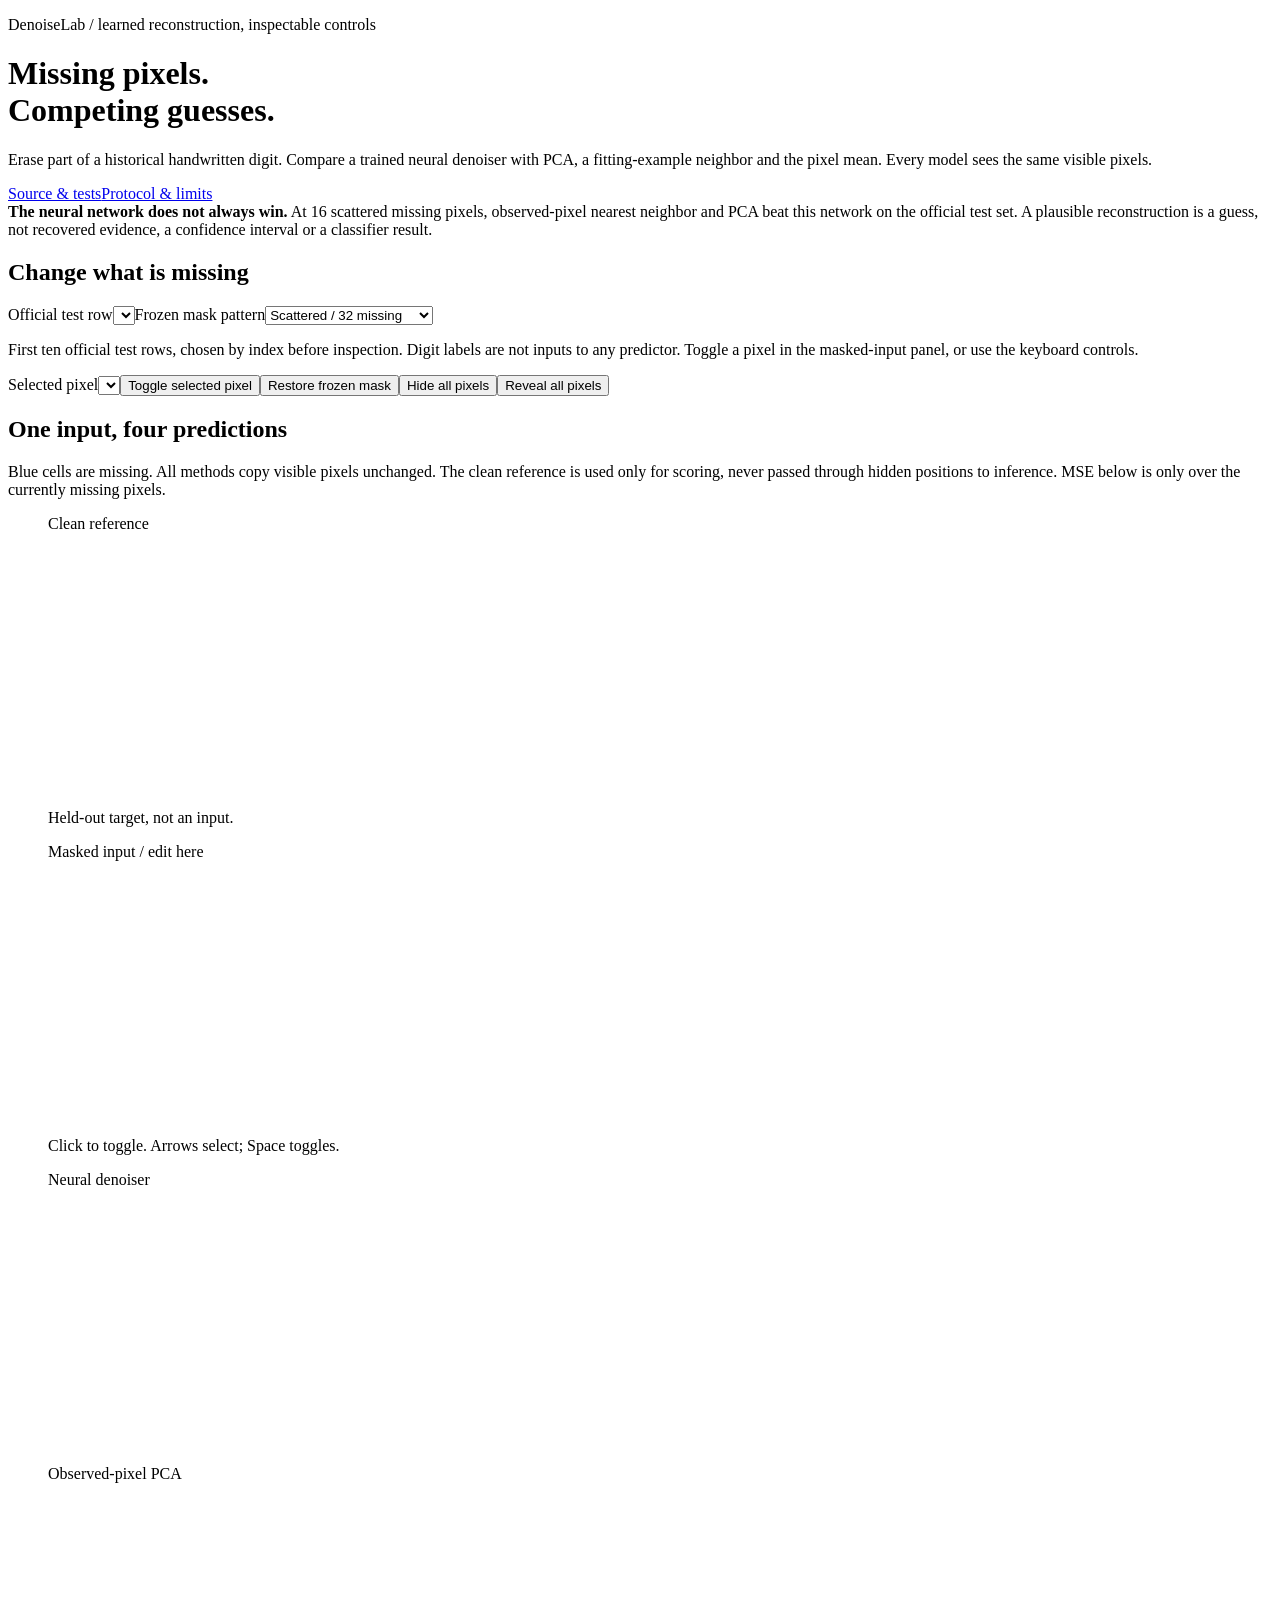
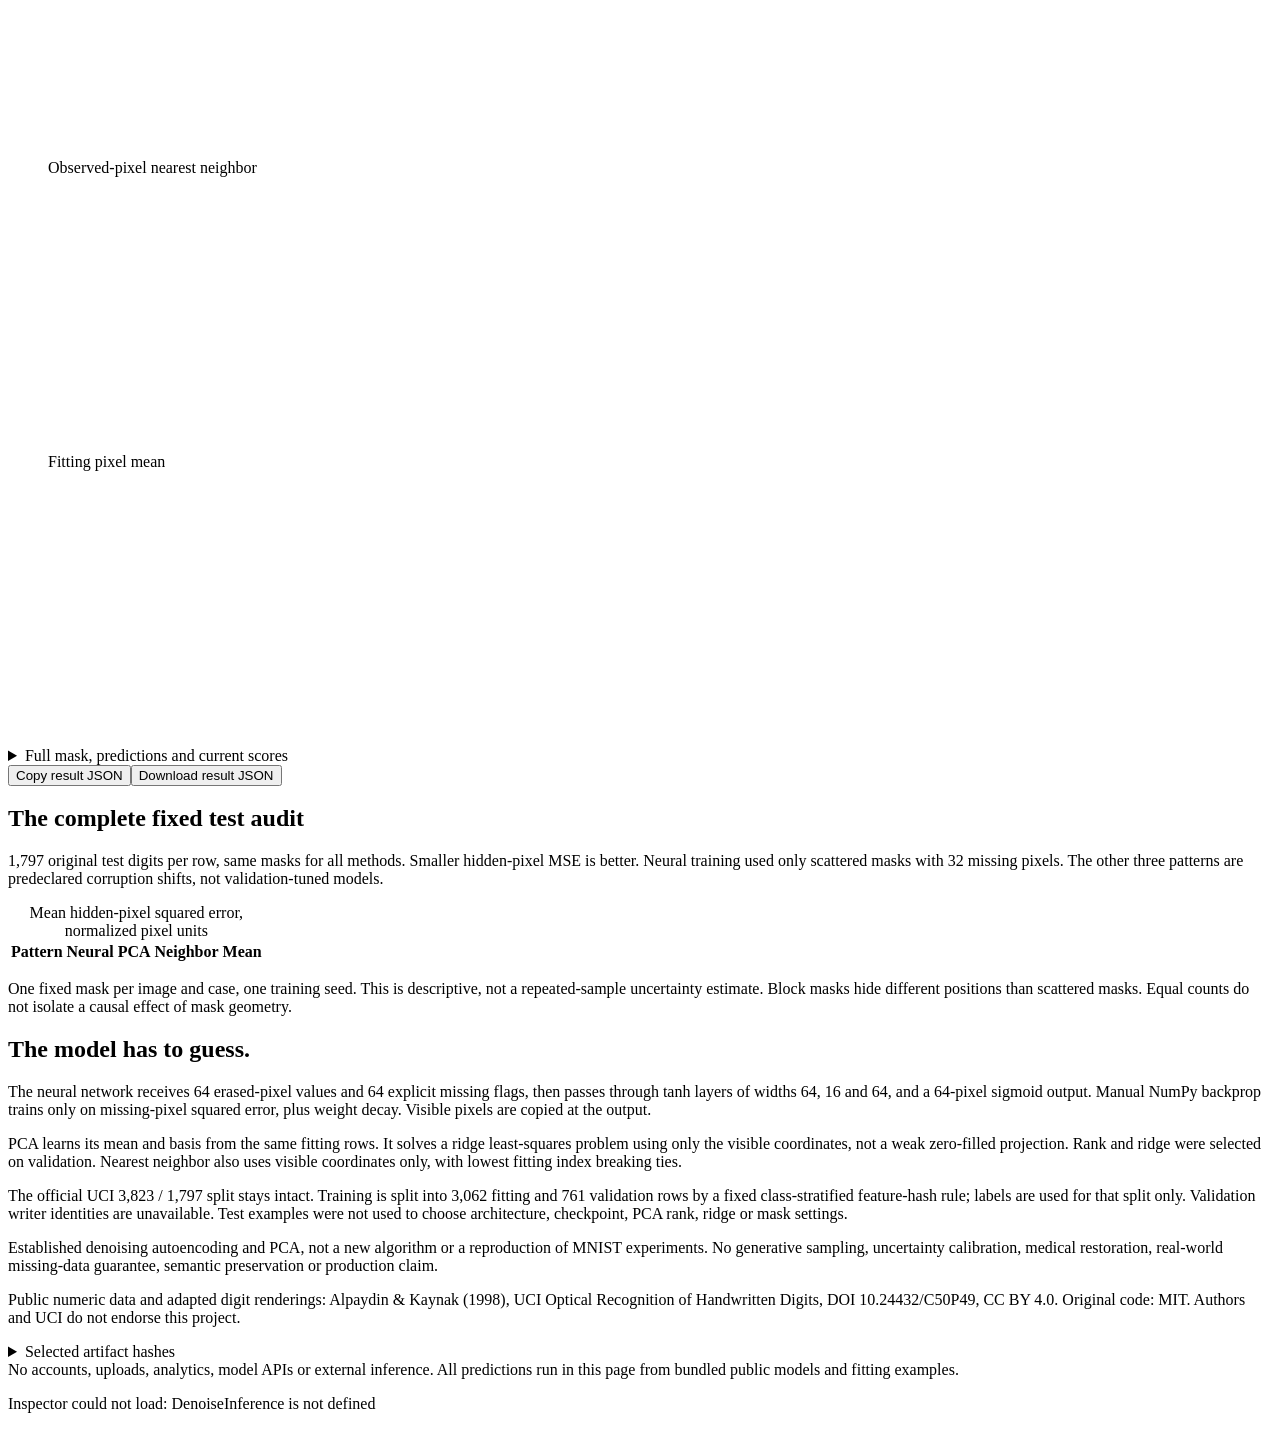
==== docs/index.html @ 9bd52bb1 "Rename 25-index.html to index.html" ====
<!doctype html>
<html lang="en"><head><meta charset="utf-8"><meta name="viewport" content="width=device-width,initial-scale=1"><meta name="description" content="Erase public handwritten-digit pixels and compare a trained NumPy denoiser, observed-pixel PCA and nearest-neighbor reconstruction. No API or uploads."><title>DenoiseLab / what can the visible pixels tell us?</title><link rel="stylesheet" href="style.css"><script defer src="data.js"></script><script defer src="inference.js"></script><script defer src="app.js"></script></head>
<body><main>
<header><p class="eyebrow">DenoiseLab / learned reconstruction, inspectable controls</p><h1>Missing pixels.<br>Competing guesses.</h1><p class="intro">Erase part of a historical handwritten digit. Compare a trained neural denoiser with PCA, a fitting-example neighbor and the pixel mean. Every model sees the same visible pixels.</p><nav aria-label="Project"><a href="https://github.com/midya8/denoiselab">Source &amp; tests</a><a href="https://github.com/midya8/denoiselab/blob/main/METHOD.md">Protocol &amp; limits</a></nav></header>
<aside><strong>The neural network does not always win.</strong> At 16 scattered missing pixels, observed-pixel nearest neighbor and PCA beat this network on the official test set. A plausible reconstruction is a guess, not recovered evidence, a confidence interval or a classifier result.</aside>
<section aria-labelledby="choose"><h2 id="choose">Change what is missing</h2><div class="controls"><label>Official test row<select id="row"></select></label><label>Frozen mask pattern<select id="pattern"><option value="random16">Scattered / 16 missing</option><option value="random32" selected>Scattered / 32 missing</option><option value="random48">Scattered / 48 missing</option><option value="block16">4 by 4 block / 16 missing</option></select></label></div><p>First ten official test rows, chosen by index before inspection. Digit labels are not inputs to any predictor. Toggle a pixel in the masked-input panel, or use the keyboard controls.</p>
<div class="controls"><label>Selected pixel<select id="pixel"></select></label><button id="toggle">Toggle selected pixel</button><button id="reset">Restore frozen mask</button><button id="hide">Hide all pixels</button><button id="reveal">Reveal all pixels</button></div><p id="status" role="status" aria-live="polite"></p>
</section>
<section aria-labelledby="compare"><h2 id="compare">One input, four predictions</h2><p>Blue cells are missing. All methods copy visible pixels unchanged. The clean reference is used only for scoring, never passed through hidden positions to inference. MSE below is only over the currently missing pixels.</p><div class="panels" id="panels">
<figure><figcaption>Clean reference</figcaption><canvas id="clean" width="256" height="256" role="img" aria-label="Clean public UCI digit"></canvas><p>Held-out target, not an input.</p></figure>
<figure><figcaption>Masked input / edit here</figcaption><canvas id="masked" width="256" height="256" tabindex="0" role="img" aria-label="Masked public digit. Arrow keys select a pixel, space toggles missingness."></canvas><p>Click to toggle. Arrows select; Space toggles.</p></figure>
<figure><figcaption>Neural denoiser</figcaption><canvas id="network" width="256" height="256" role="img" aria-label="Neural reconstruction"></canvas><p id="score-network"></p></figure>
<figure><figcaption>Observed-pixel PCA</figcaption><canvas id="pca" width="256" height="256" role="img" aria-label="PCA reconstruction"></canvas><p id="score-pca"></p></figure>
<figure><figcaption>Observed-pixel nearest neighbor</figcaption><canvas id="nearest" width="256" height="256" role="img" aria-label="Nearest-neighbor reconstruction"></canvas><p id="score-nearest"></p></figure>
<figure><figcaption>Fitting pixel mean</figcaption><canvas id="pixel_mean" width="256" height="256" role="img" aria-label="Pixel-mean reconstruction"></canvas><p id="score-pixel_mean"></p></figure>
</div><p id="neighbor"></p><details><summary>Full mask, predictions and current scores</summary><pre id="witness"></pre></details><div class="buttons"><button id="copy">Copy result JSON</button><button id="download">Download result JSON</button></div><p id="copy-status" role="status"></p></section>
<section aria-labelledby="audit"><h2 id="audit">The complete fixed test audit</h2><p>1,797 original test digits per row, same masks for all methods. Smaller hidden-pixel MSE is better. Neural training used only scattered masks with 32 missing pixels. The other three patterns are predeclared corruption shifts, not validation-tuned models.</p><div class="table-wrap"><table><caption>Mean hidden-pixel squared error, normalized pixel units</caption><thead><tr><th scope="col">Pattern</th><th scope="col">Neural</th><th scope="col">PCA</th><th scope="col">Neighbor</th><th scope="col">Mean</th></tr></thead><tbody id="audit-body"></tbody></table></div><p>One fixed mask per image and case, one training seed. This is descriptive, not a repeated-sample uncertainty estimate. Block masks hide different positions than scattered masks. Equal counts do not isolate a causal effect of mask geometry.</p></section>
<section aria-labelledby="how"><h2 id="how">The model has to guess.</h2><p>The neural network receives 64 erased-pixel values and 64 explicit missing flags, then passes through tanh layers of widths 64, 16 and 64, and a 64-pixel sigmoid output. Manual NumPy backprop trains only on missing-pixel squared error, plus weight decay. Visible pixels are copied at the output.</p><p>PCA learns its mean and basis from the same fitting rows. It solves a ridge least-squares problem using only the visible coordinates, not a weak zero-filled projection. Rank and ridge were selected on validation. Nearest neighbor also uses visible coordinates only, with lowest fitting index breaking ties.</p><p>The official UCI 3,823 / 1,797 split stays intact. Training is split into 3,062 fitting and 761 validation rows by a fixed class-stratified feature-hash rule; labels are used for that split only. Validation writer identities are unavailable. Test examples were not used to choose architecture, checkpoint, PCA rank, ridge or mask settings.</p><p class="muted">Established denoising autoencoding and PCA, not a new algorithm or a reproduction of MNIST experiments. No generative sampling, uncertainty calibration, medical restoration, real-world missing-data guarantee, semantic preservation or production claim.</p><p class="muted">Public numeric data and adapted digit renderings: Alpaydin &amp; Kaynak (1998), UCI Optical Recognition of Handwritten Digits, DOI 10.24432/C50P49, CC BY 4.0. Original code: MIT. Authors and UCI do not endorse this project.</p><details><summary>Selected artifact hashes</summary><pre id="hashes"></pre></details></section>
<footer>No accounts, uploads, analytics, model APIs or external inference. All predictions run in this page from bundled public models and fitting examples.</footer>
<p id="error" role="alert" hidden></p>
</main></body></html>
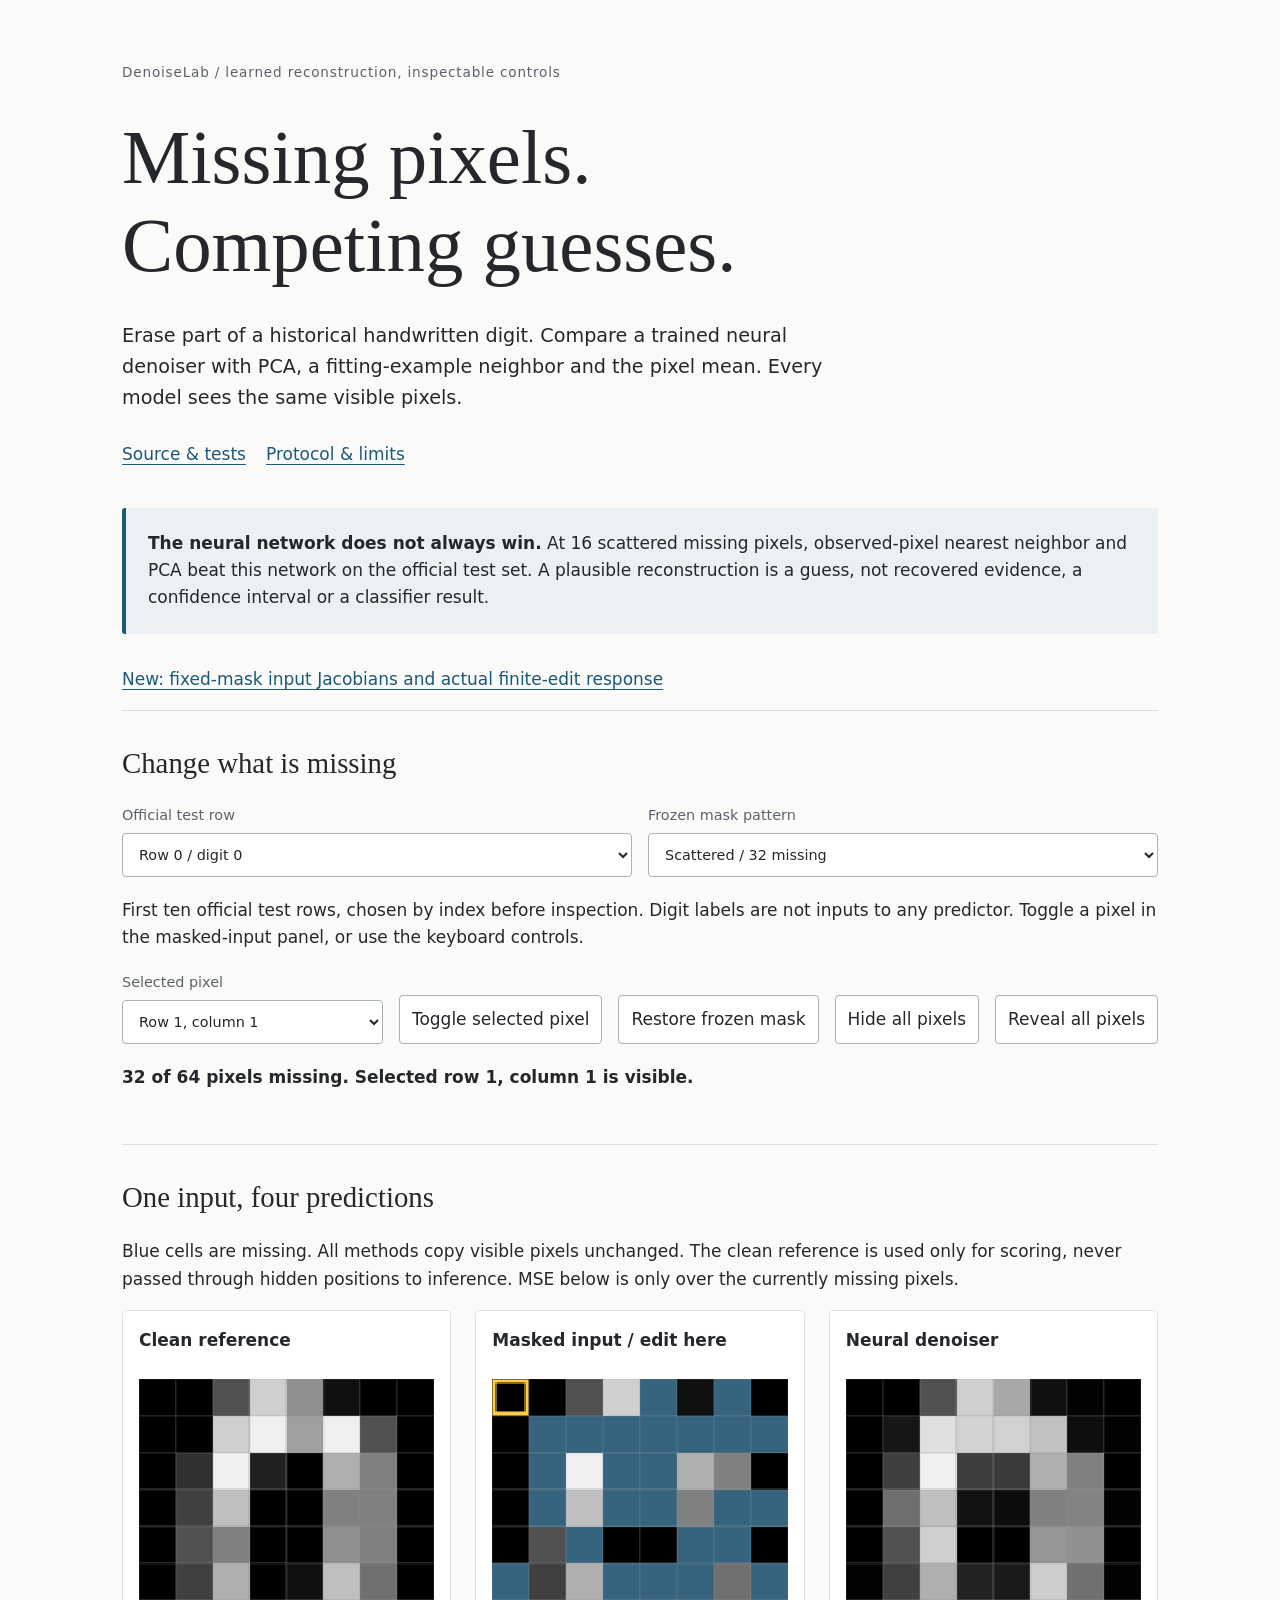
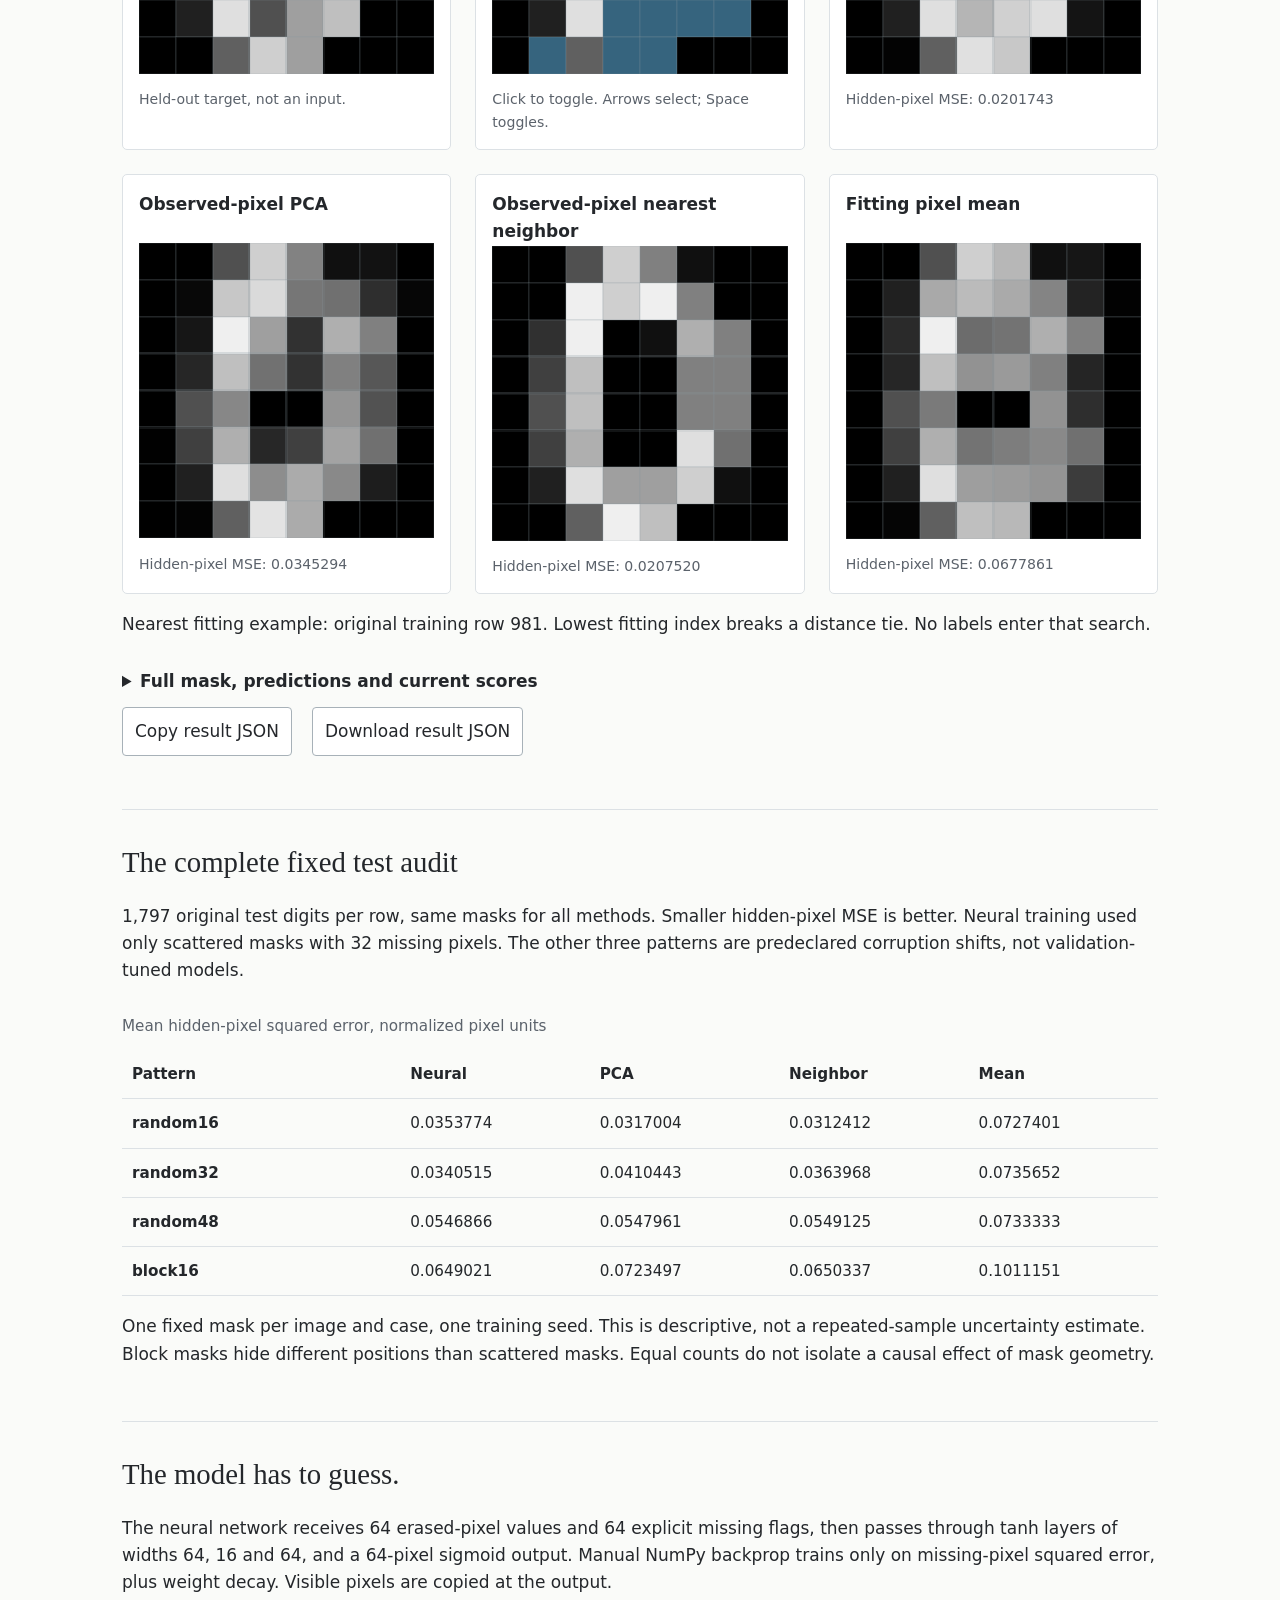
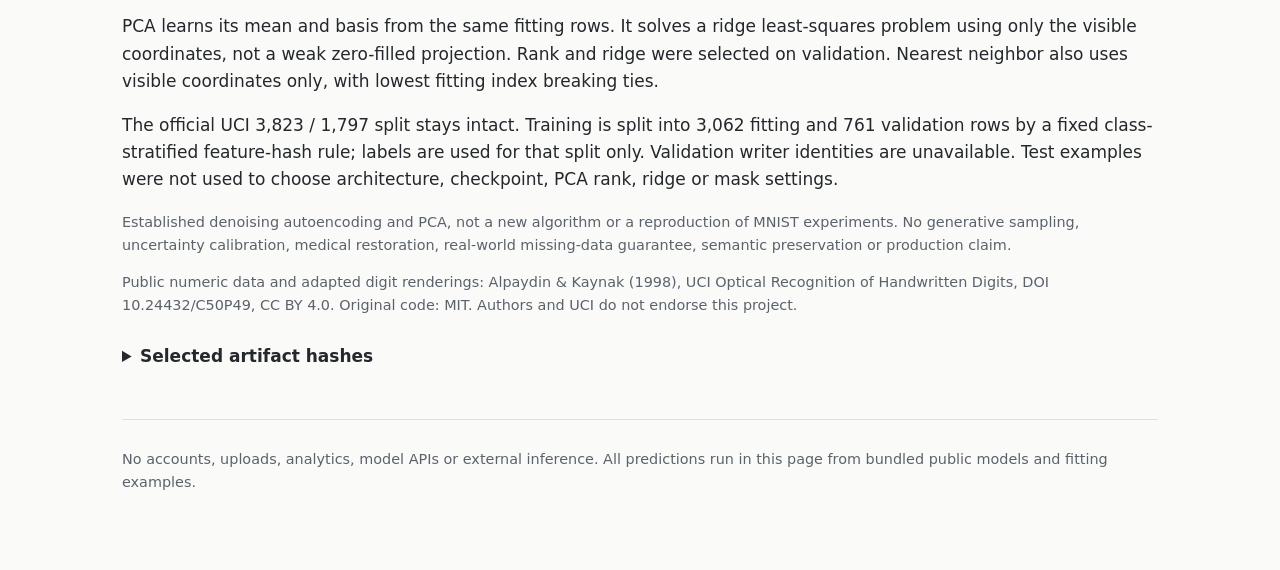
==== commit 57ad9917: "Update index.html" ====
--- a/docs/index.html
+++ b/docs/index.html
@@ -3,7 +3,7 @@
 <body><main>
 <header><p class="eyebrow">DenoiseLab / learned reconstruction, inspectable controls</p><h1>Missing pixels.<br>Competing guesses.</h1><p class="intro">Erase part of a historical handwritten digit. Compare a trained neural denoiser with PCA, a fitting-example neighbor and the pixel mean. Every model sees the same visible pixels.</p><nav aria-label="Project"><a href="https://github.com/midya8/denoiselab">Source &amp; tests</a><a href="https://github.com/midya8/denoiselab/blob/main/METHOD.md">Protocol &amp; limits</a></nav></header>
 <aside><strong>The neural network does not always win.</strong> At 16 scattered missing pixels, observed-pixel nearest neighbor and PCA beat this network on the official test set. A plausible reconstruction is a guess, not recovered evidence, a confidence interval or a classifier result.</aside>
-<section aria-labelledby="choose"><h2 id="choose">Change what is missing</h2><div class="controls"><label>Official test row<select id="row"></select></label><label>Frozen mask pattern<select id="pattern"><option value="random16">Scattered / 16 missing</option><option value="random32" selected>Scattered / 32 missing</option><option value="random48">Scattered / 48 missing</option><option value="block16">4 by 4 block / 16 missing</option></select></label></div><p>First ten official test rows, chosen by index before inspection. Digit labels are not inputs to any predictor. Toggle a pixel in the masked-input panel, or use the keyboard controls.</p>
+<p><a href="response.html">New: fixed-mask input Jacobians and actual finite-edit response</a></p><section aria-labelledby="choose"><h2 id="choose">Change what is missing</h2><div class="controls"><label>Official test row<select id="row"></select></label><label>Frozen mask pattern<select id="pattern"><option value="random16">Scattered / 16 missing</option><option value="random32" selected>Scattered / 32 missing</option><option value="random48">Scattered / 48 missing</option><option value="block16">4 by 4 block / 16 missing</option></select></label></div><p>First ten official test rows, chosen by index before inspection. Digit labels are not inputs to any predictor. Toggle a pixel in the masked-input panel, or use the keyboard controls.</p>
 <div class="controls"><label>Selected pixel<select id="pixel"></select></label><button id="toggle">Toggle selected pixel</button><button id="reset">Restore frozen mask</button><button id="hide">Hide all pixels</button><button id="reveal">Reveal all pixels</button></div><p id="status" role="status" aria-live="polite"></p>
 </section>
 <section aria-labelledby="compare"><h2 id="compare">One input, four predictions</h2><p>Blue cells are missing. All methods copy visible pixels unchanged. The clean reference is used only for scoring, never passed through hidden positions to inference. MSE below is only over the currently missing pixels.</p><div class="panels" id="panels">
--- a/docs/style.css
+++ b/docs/style.css
@@ -0,0 +1,3 @@
+:root{color-scheme:light;--ink:#24272b;--muted:#5b626b;--line:#dce1e5;--blue:#1c5878}*{box-sizing:border-box}body{margin:0;background:#fafbf9;color:var(--ink);font:17px/1.6 system-ui,sans-serif}main{max-width:1100px;margin:auto;padding:48px 32px}header{max-width:850px}.eyebrow{font-size:.85rem;color:var(--muted);letter-spacing:.06em}h1,h2{font-family:Georgia,serif;font-weight:400;line-height:1.15}h1{font-size:clamp(2.6rem,6vw,4.8rem);margin:.4em 0}h2{font-size:1.8rem;margin-top:0}.intro{font-size:1.2rem;max-width:750px}nav,.buttons{display:flex;flex-wrap:wrap;gap:20px}a{color:var(--blue);text-underline-offset:4px}nav a{padding:8px 0}aside{margin:32px 0;background:#eaf0f3;padding:22px;border-left:4px solid var(--blue);border-radius:3px}section{border-top:1px solid var(--line);padding:36px 0}.controls{display:flex;flex-wrap:wrap;gap:16px;margin:20px 0;align-items:end}.controls label{display:flex;flex-direction:column;gap:6px;color:var(--muted);font-size:.9rem;min-width:210px;flex:1}select,button,summary{min-height:44px;font:inherit}select,button{padding:10px 12px;color:var(--ink);background:white;border:1px solid #a7b1b8;border-radius:4px}button{cursor:pointer}button:hover{background:#edf3f6}button:focus-visible,select:focus-visible,summary:focus-visible,canvas:focus-visible{outline:3px solid #267aa8;outline-offset:3px}.panels{display:grid;grid-template-columns:repeat(3,minmax(0,1fr));gap:24px}figure{margin:0;min-width:0;padding:16px;background:white;border:1px solid var(--line);border-radius:5px}figcaption{min-height:52px;font-weight:650}canvas{width:100%;height:auto;image-rendering:pixelated;background:#18232a;display:block;touch-action:manipulation}figure p{font-size:.88rem;color:var(--muted);margin-bottom:0}#status{font-weight:650}summary{cursor:pointer;padding:12px 0;font-weight:650}pre{white-space:pre-wrap;word-break:break-word;background:#eff2f1;padding:18px;max-height:480px;overflow:auto;font-size:.8rem}.table-wrap{overflow:auto}table{border-collapse:collapse;width:100%;font-variant-numeric:tabular-nums;font-size:.95rem}caption{text-align:left;color:var(--muted);margin:12px 0}th,td{text-align:left;border-bottom:1px solid var(--line);padding:12px 10px}th:first-child{min-width:150px}.muted,footer{color:var(--muted);font-size:.9rem}footer{border-top:1px solid var(--line);padding:28px 0}#error{background:#fce9e9;padding:16px}@media(max-width:760px){.panels{grid-template-columns:repeat(2,minmax(0,1fr))}main{padding:28px 24px}}@media(max-width:480px){main{padding:24px}.panels{grid-template-columns:1fr}.controls{display:grid;grid-template-columns:1fr}.controls label{min-width:0}h1{font-size:2.7rem}h2{font-size:1.65rem}table{font-size:.82rem}th,td{padding:10px 8px}nav{gap:16px}}
+
+@media(max-width:600px){.table-wrap{overflow:visible}table,tbody,tr,caption{display:block;width:100%}thead{display:none}caption{line-height:1.6}tbody tr{border:1px solid var(--line);background:white;border-radius:4px;padding:12px;margin:16px 0}tbody th{display:block;min-width:0!important;padding:8px;font-size:1rem}td{display:flex;justify-content:space-between;gap:16px;padding:8px;font-size:.95rem}td:before{content:attr(data-label);font-weight:600}td:last-child{border-bottom:0}}
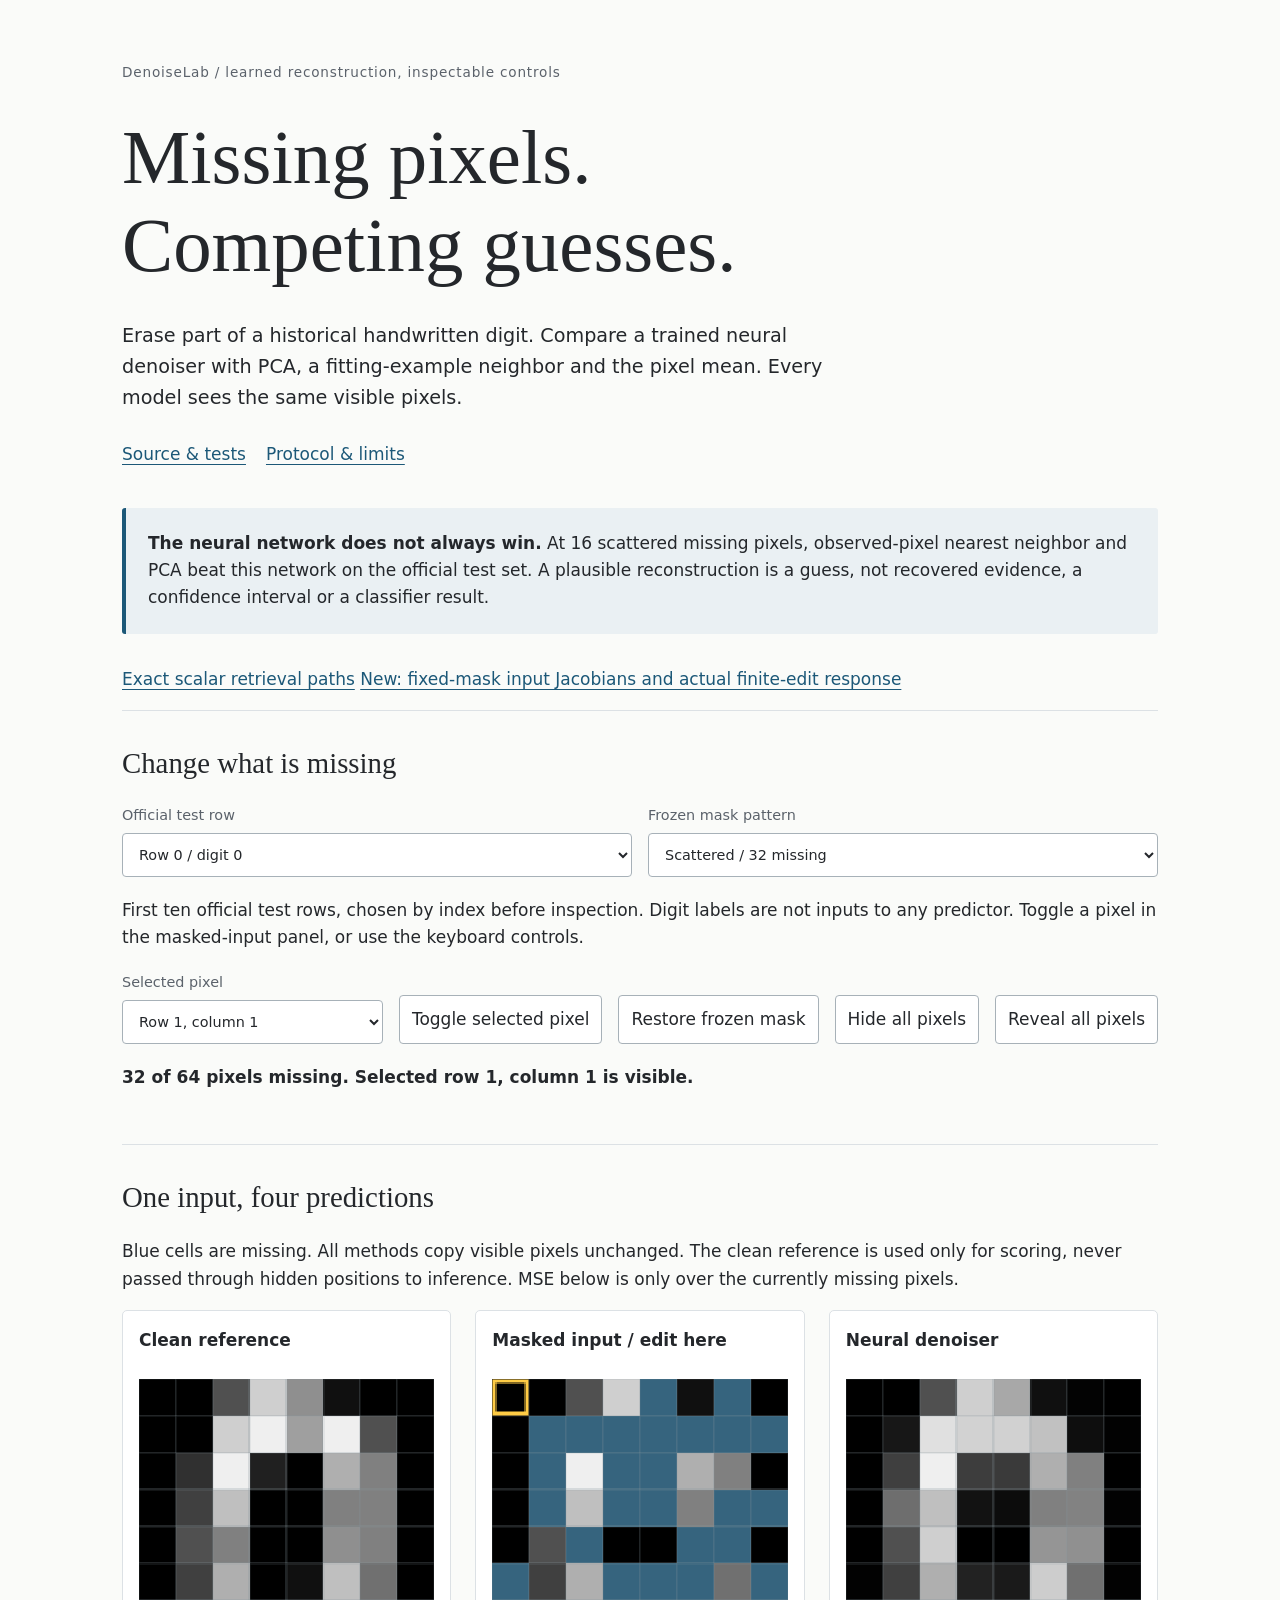
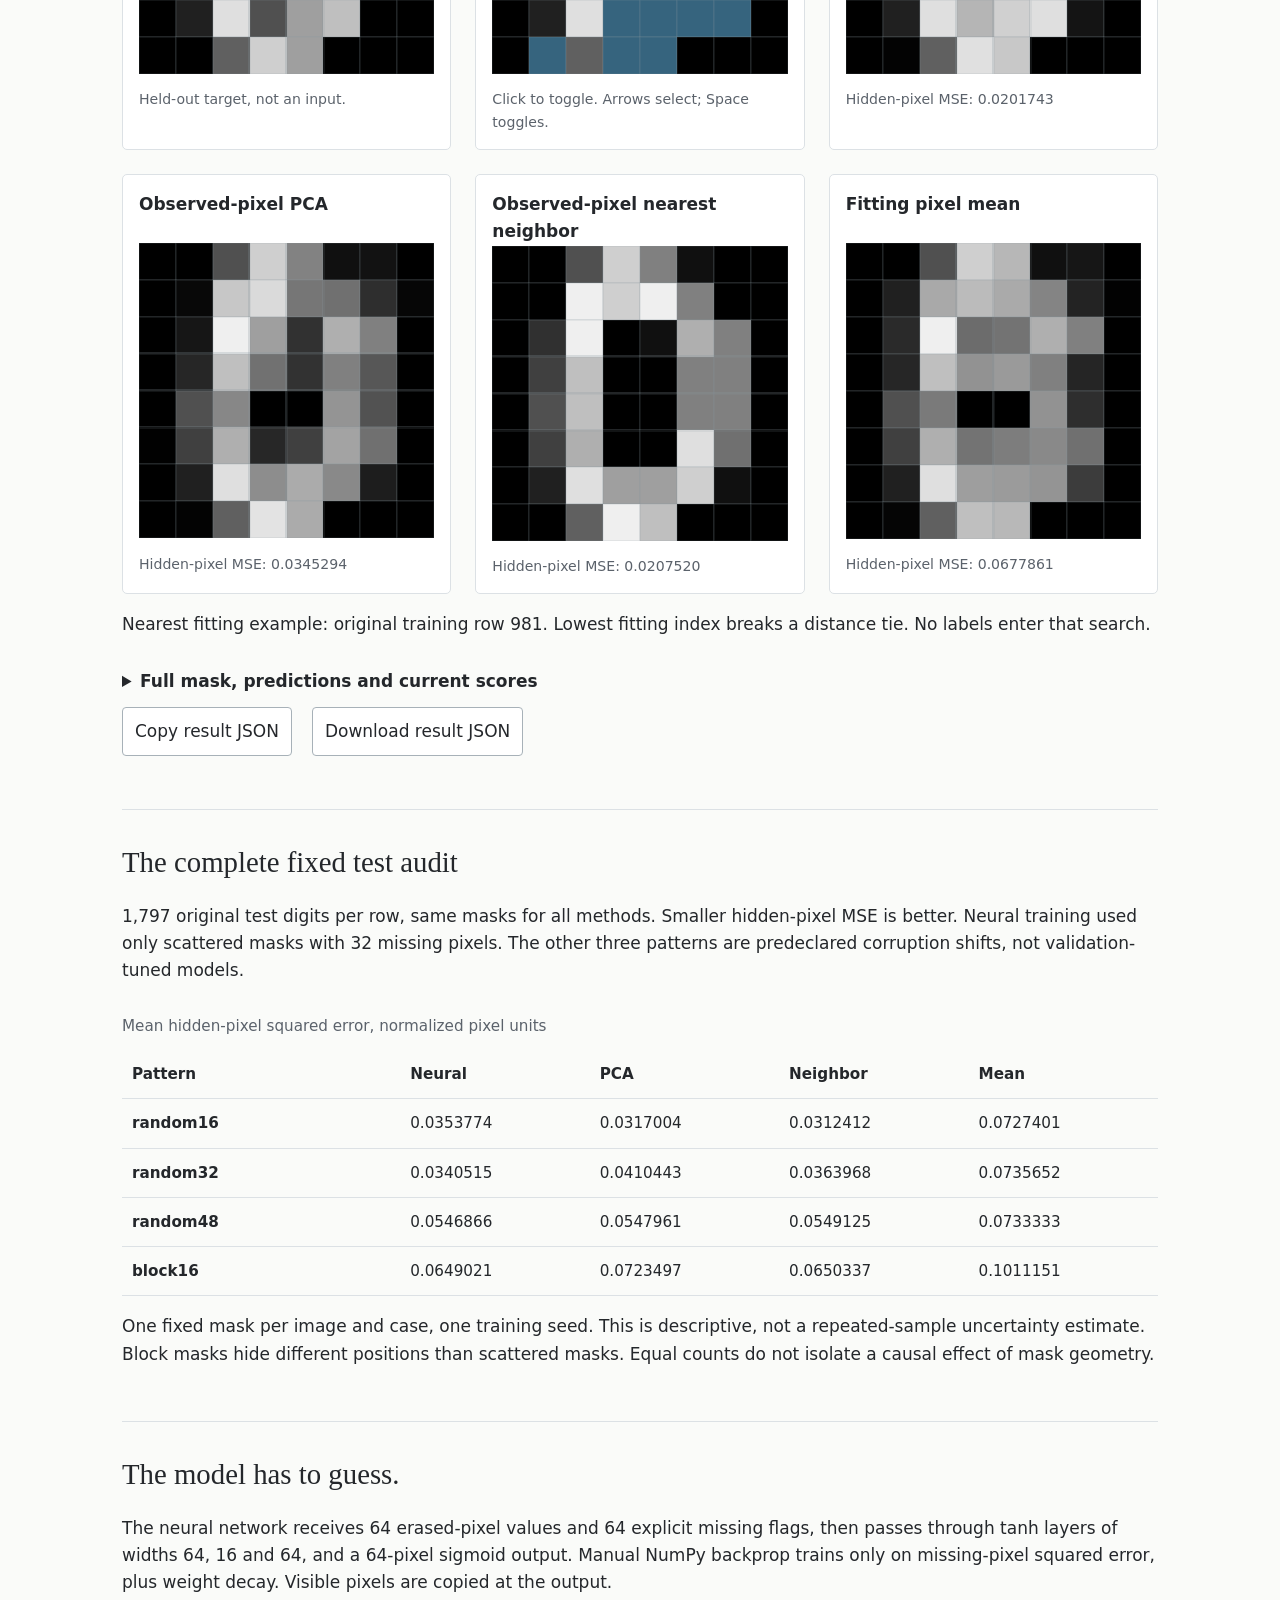
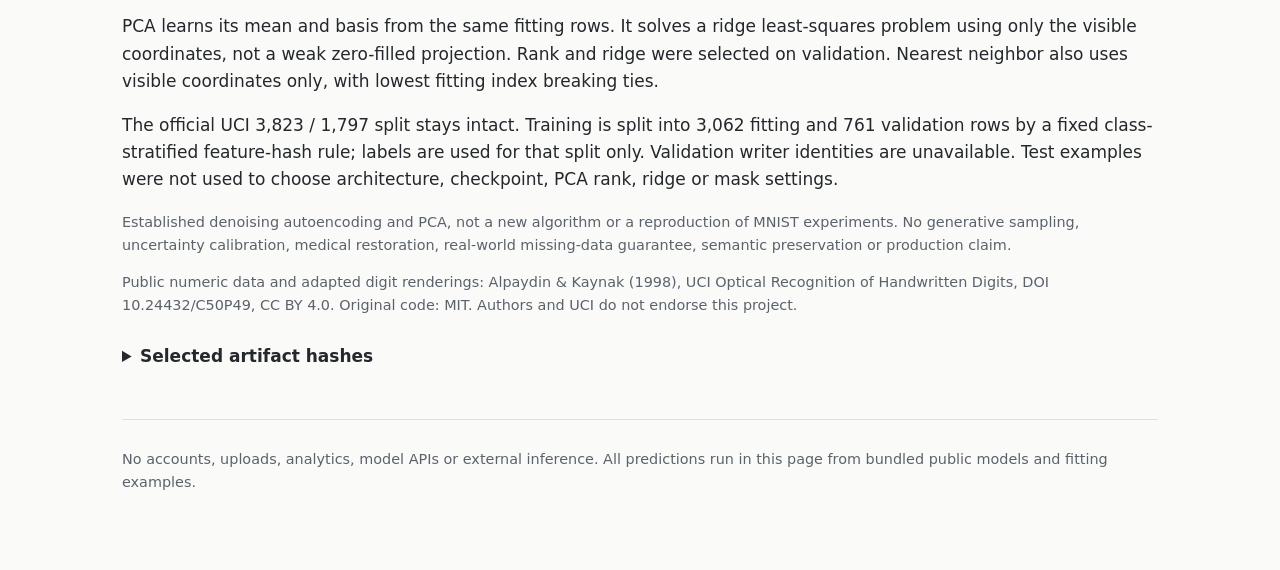
==== commit 628e6b5d: "Update index.html" ====
--- a/docs/index.html
+++ b/docs/index.html
@@ -3,7 +3,8 @@
 <body><main>
 <header><p class="eyebrow">DenoiseLab / learned reconstruction, inspectable controls</p><h1>Missing pixels.<br>Competing guesses.</h1><p class="intro">Erase part of a historical handwritten digit. Compare a trained neural denoiser with PCA, a fitting-example neighbor and the pixel mean. Every model sees the same visible pixels.</p><nav aria-label="Project"><a href="https://github.com/midya8/denoiselab">Source &amp; tests</a><a href="https://github.com/midya8/denoiselab/blob/main/METHOD.md">Protocol &amp; limits</a></nav></header>
 <aside><strong>The neural network does not always win.</strong> At 16 scattered missing pixels, observed-pixel nearest neighbor and PCA beat this network on the official test set. A plausible reconstruction is a guess, not recovered evidence, a confidence interval or a classifier result.</aside>
-<p><a href="response.html">New: fixed-mask input Jacobians and actual finite-edit response</a></p><section aria-labelledby="choose"><h2 id="choose">Change what is missing</h2><div class="controls"><label>Official test row<select id="row"></select></label><label>Frozen mask pattern<select id="pattern"><option value="random16">Scattered / 16 missing</option><option value="random32" selected>Scattered / 32 missing</option><option value="random48">Scattered / 48 missing</option><option value="block16">4 by 4 block / 16 missing</option></select></label></div><p>First ten official test rows, chosen by index before inspection. Digit labels are not inputs to any predictor. Toggle a pixel in the masked-input panel, or use the keyboard controls.</p>
+<p><a href="path.html">Exact scalar retrieval paths</a>
+      <a href="response.html">New: fixed-mask input Jacobians and actual finite-edit response</a></p><section aria-labelledby="choose"><h2 id="choose">Change what is missing</h2><div class="controls"><label>Official test row<select id="row"></select></label><label>Frozen mask pattern<select id="pattern"><option value="random16">Scattered / 16 missing</option><option value="random32" selected>Scattered / 32 missing</option><option value="random48">Scattered / 48 missing</option><option value="block16">4 by 4 block / 16 missing</option></select></label></div><p>First ten official test rows, chosen by index before inspection. Digit labels are not inputs to any predictor. Toggle a pixel in the masked-input panel, or use the keyboard controls.</p>
 <div class="controls"><label>Selected pixel<select id="pixel"></select></label><button id="toggle">Toggle selected pixel</button><button id="reset">Restore frozen mask</button><button id="hide">Hide all pixels</button><button id="reveal">Reveal all pixels</button></div><p id="status" role="status" aria-live="polite"></p>
 </section>
 <section aria-labelledby="compare"><h2 id="compare">One input, four predictions</h2><p>Blue cells are missing. All methods copy visible pixels unchanged. The clean reference is used only for scoring, never passed through hidden positions to inference. MSE below is only over the currently missing pixels.</p><div class="panels" id="panels">
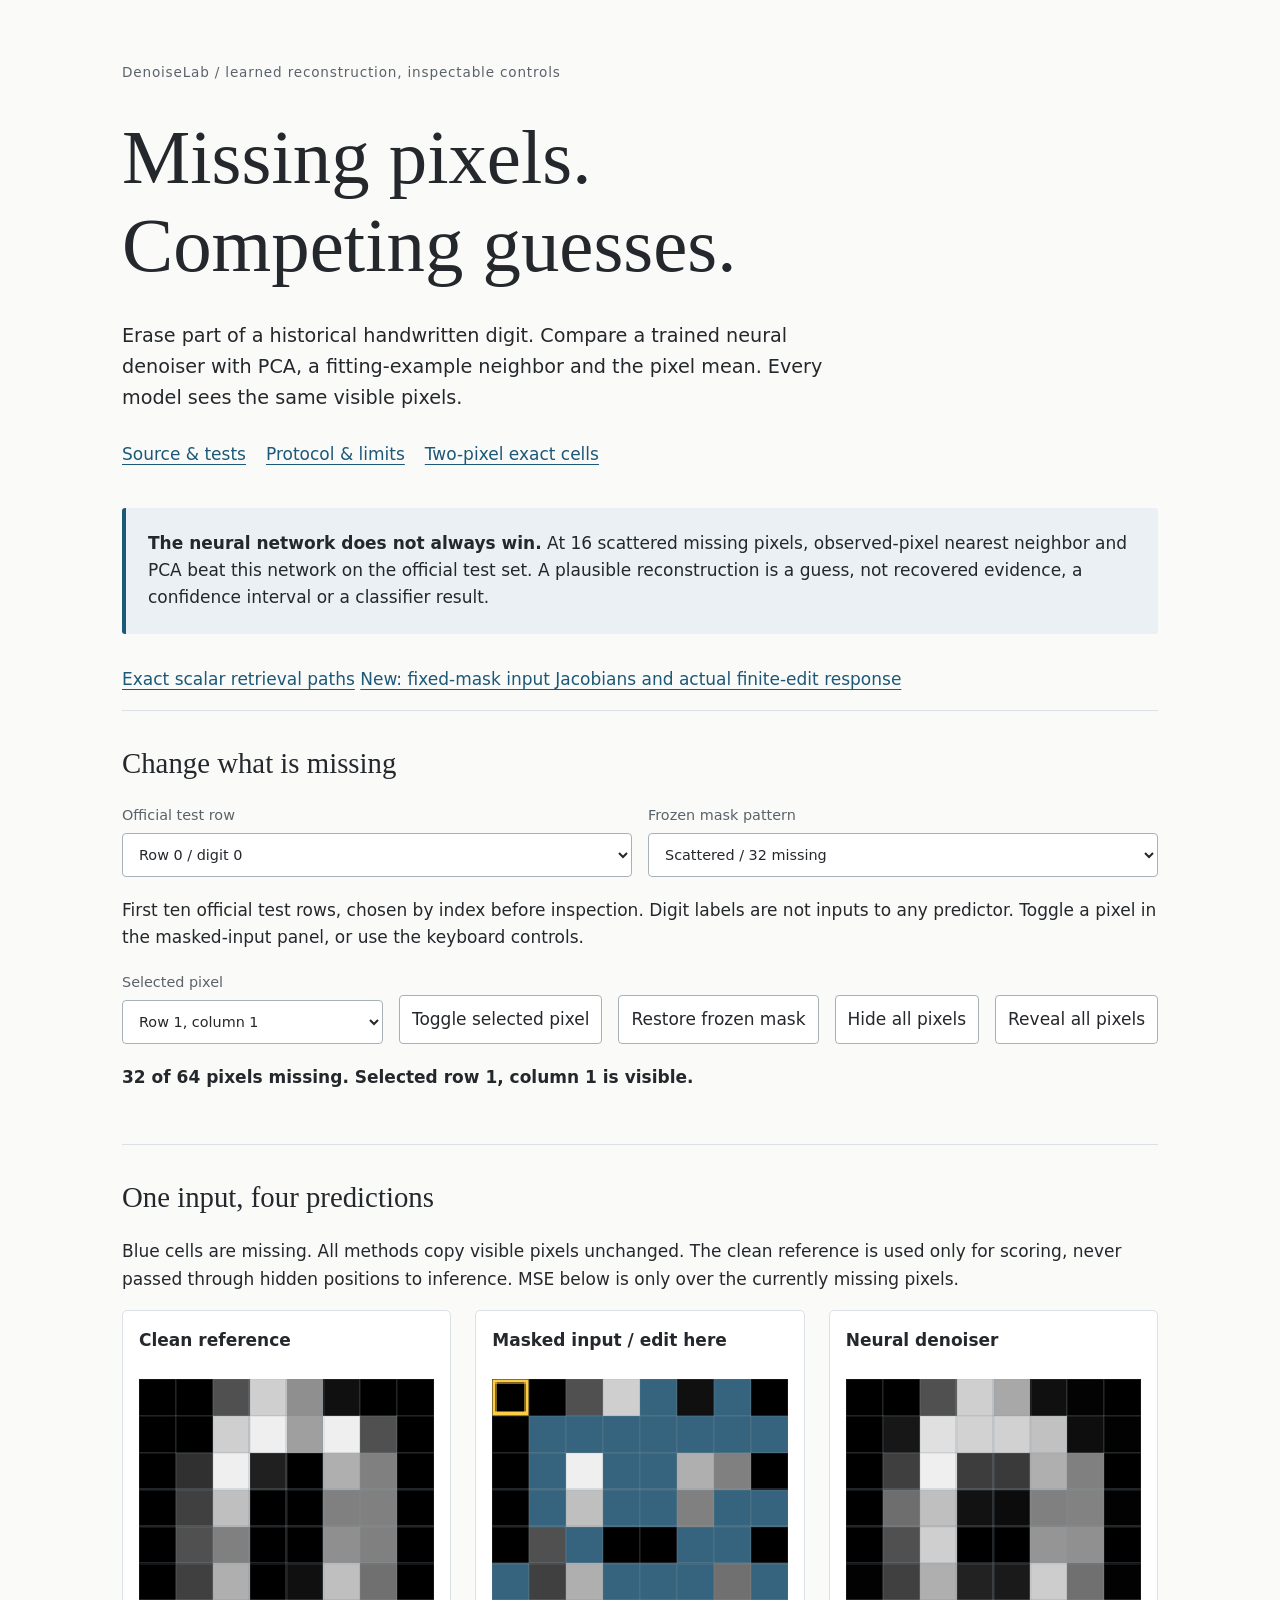
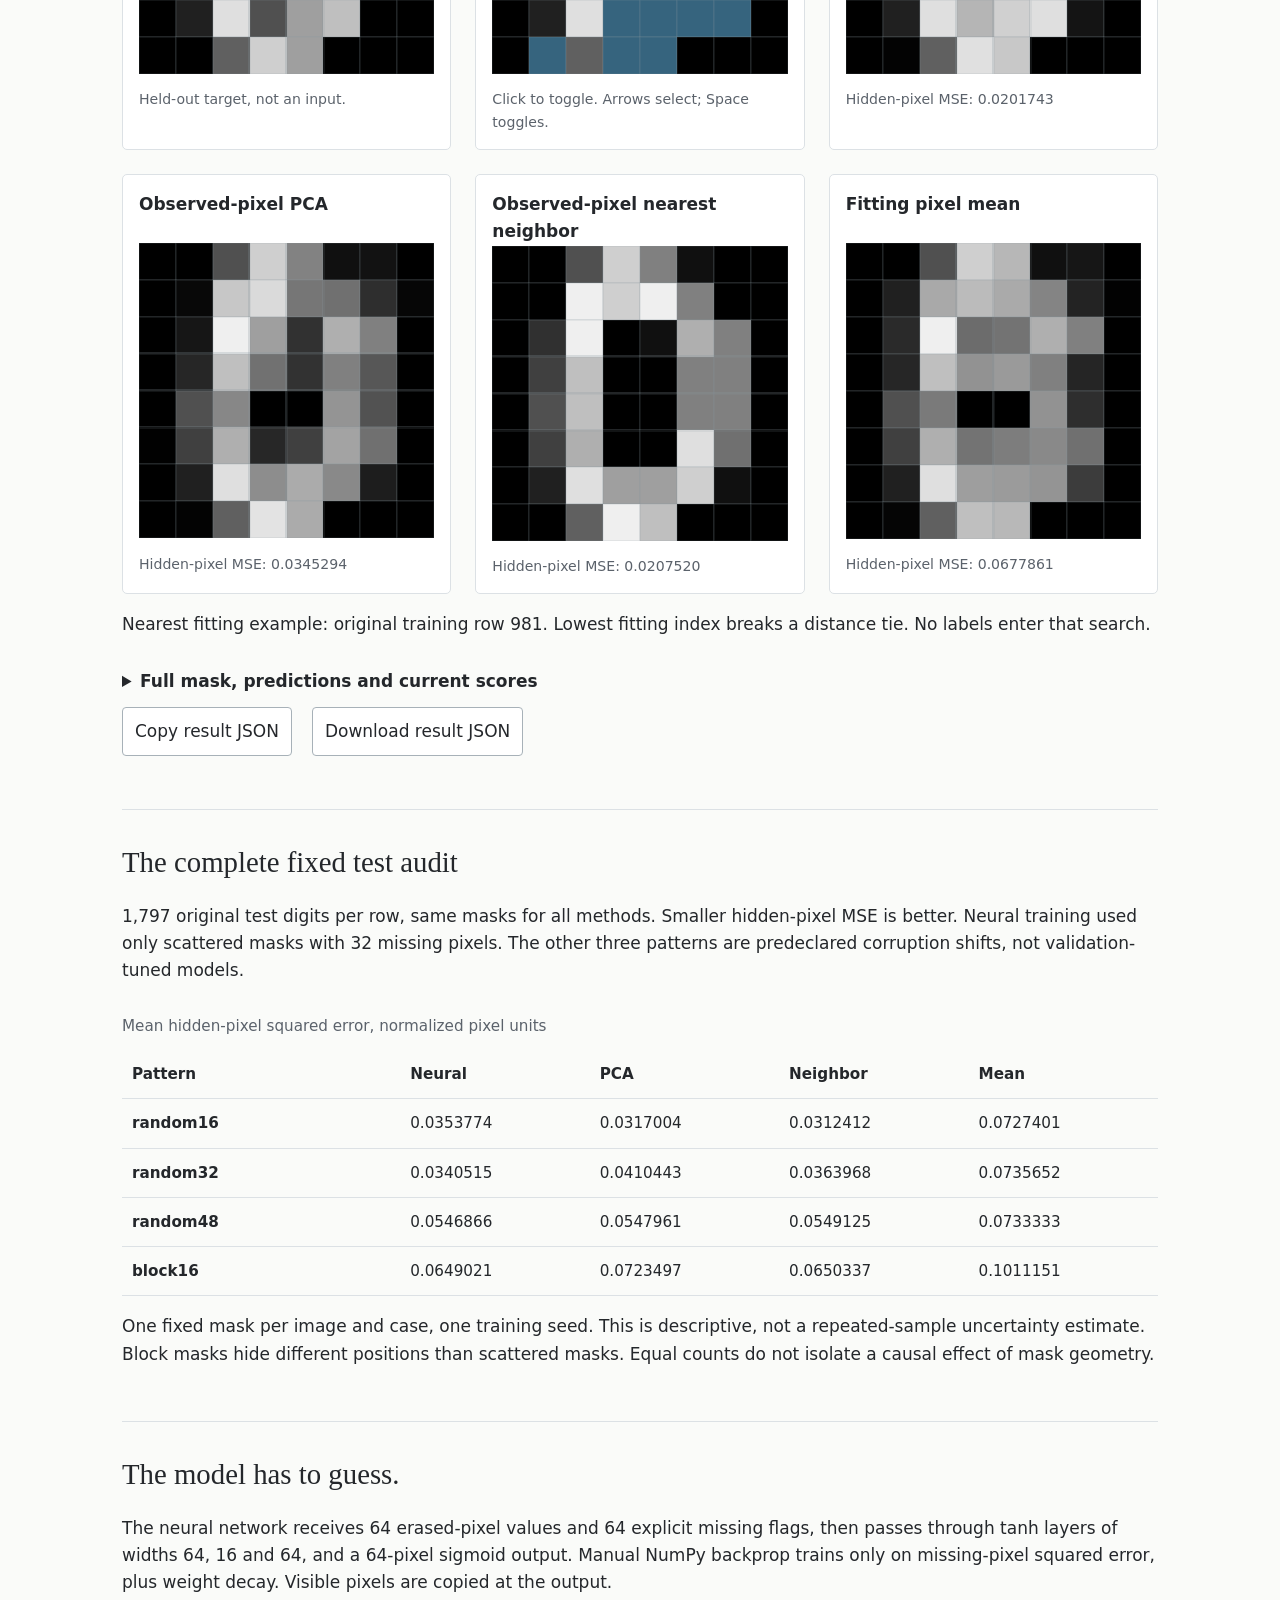
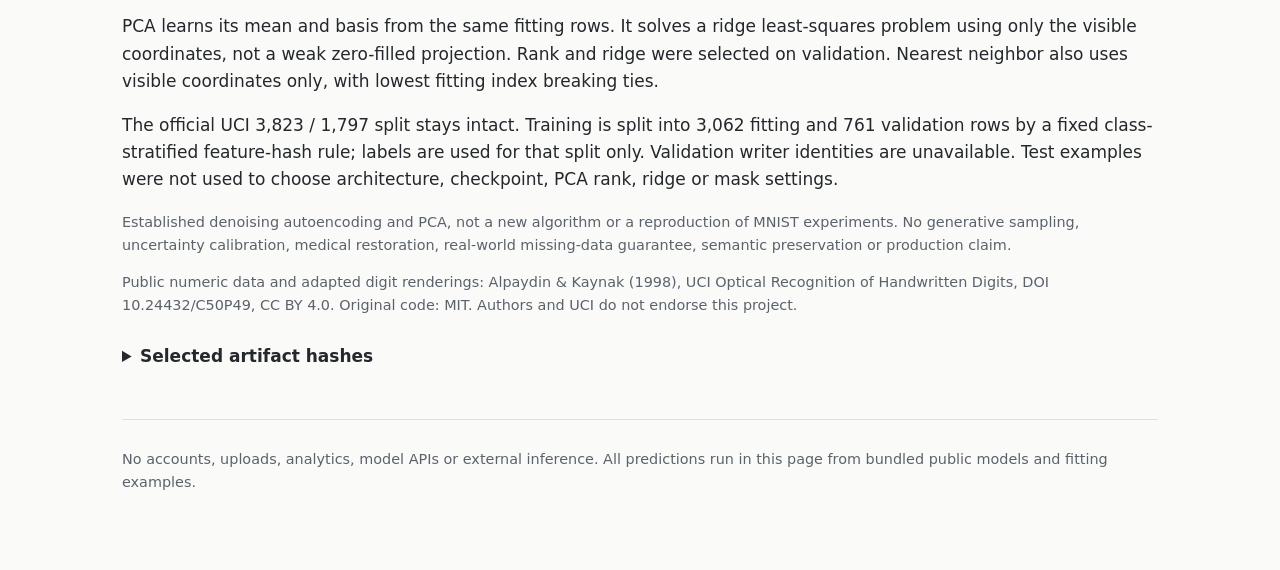
==== commit b5a6064d: "Update index.html" ====
--- a/docs/index.html
+++ b/docs/index.html
@@ -1,7 +1,7 @@
 <!doctype html>
 <html lang="en"><head><meta charset="utf-8"><meta name="viewport" content="width=device-width,initial-scale=1"><meta name="description" content="Erase public handwritten-digit pixels and compare a trained NumPy denoiser, observed-pixel PCA and nearest-neighbor reconstruction. No API or uploads."><title>DenoiseLab / what can the visible pixels tell us?</title><link rel="stylesheet" href="style.css"><script defer src="data.js"></script><script defer src="inference.js"></script><script defer src="app.js"></script></head>
 <body><main>
-<header><p class="eyebrow">DenoiseLab / learned reconstruction, inspectable controls</p><h1>Missing pixels.<br>Competing guesses.</h1><p class="intro">Erase part of a historical handwritten digit. Compare a trained neural denoiser with PCA, a fitting-example neighbor and the pixel mean. Every model sees the same visible pixels.</p><nav aria-label="Project"><a href="https://github.com/midya8/denoiselab">Source &amp; tests</a><a href="https://github.com/midya8/denoiselab/blob/main/METHOD.md">Protocol &amp; limits</a></nav></header>
+<header><p class="eyebrow">DenoiseLab / learned reconstruction, inspectable controls</p><h1>Missing pixels.<br>Competing guesses.</h1><p class="intro">Erase part of a historical handwritten digit. Compare a trained neural denoiser with PCA, a fitting-example neighbor and the pixel mean. Every model sees the same visible pixels.</p><nav aria-label="Project"><a href="https://github.com/midya8/denoiselab">Source &amp; tests</a><a href="https://github.com/midya8/denoiselab/blob/main/METHOD.md">Protocol &amp; limits</a><a href="plane.html">Two-pixel exact cells</a></nav></header>
 <aside><strong>The neural network does not always win.</strong> At 16 scattered missing pixels, observed-pixel nearest neighbor and PCA beat this network on the official test set. A plausible reconstruction is a guess, not recovered evidence, a confidence interval or a classifier result.</aside>
 <p><a href="path.html">Exact scalar retrieval paths</a>
       <a href="response.html">New: fixed-mask input Jacobians and actual finite-edit response</a></p><section aria-labelledby="choose"><h2 id="choose">Change what is missing</h2><div class="controls"><label>Official test row<select id="row"></select></label><label>Frozen mask pattern<select id="pattern"><option value="random16">Scattered / 16 missing</option><option value="random32" selected>Scattered / 32 missing</option><option value="random48">Scattered / 48 missing</option><option value="block16">4 by 4 block / 16 missing</option></select></label></div><p>First ten official test rows, chosen by index before inspection. Digit labels are not inputs to any predictor. Toggle a pixel in the masked-input panel, or use the keyboard controls.</p>
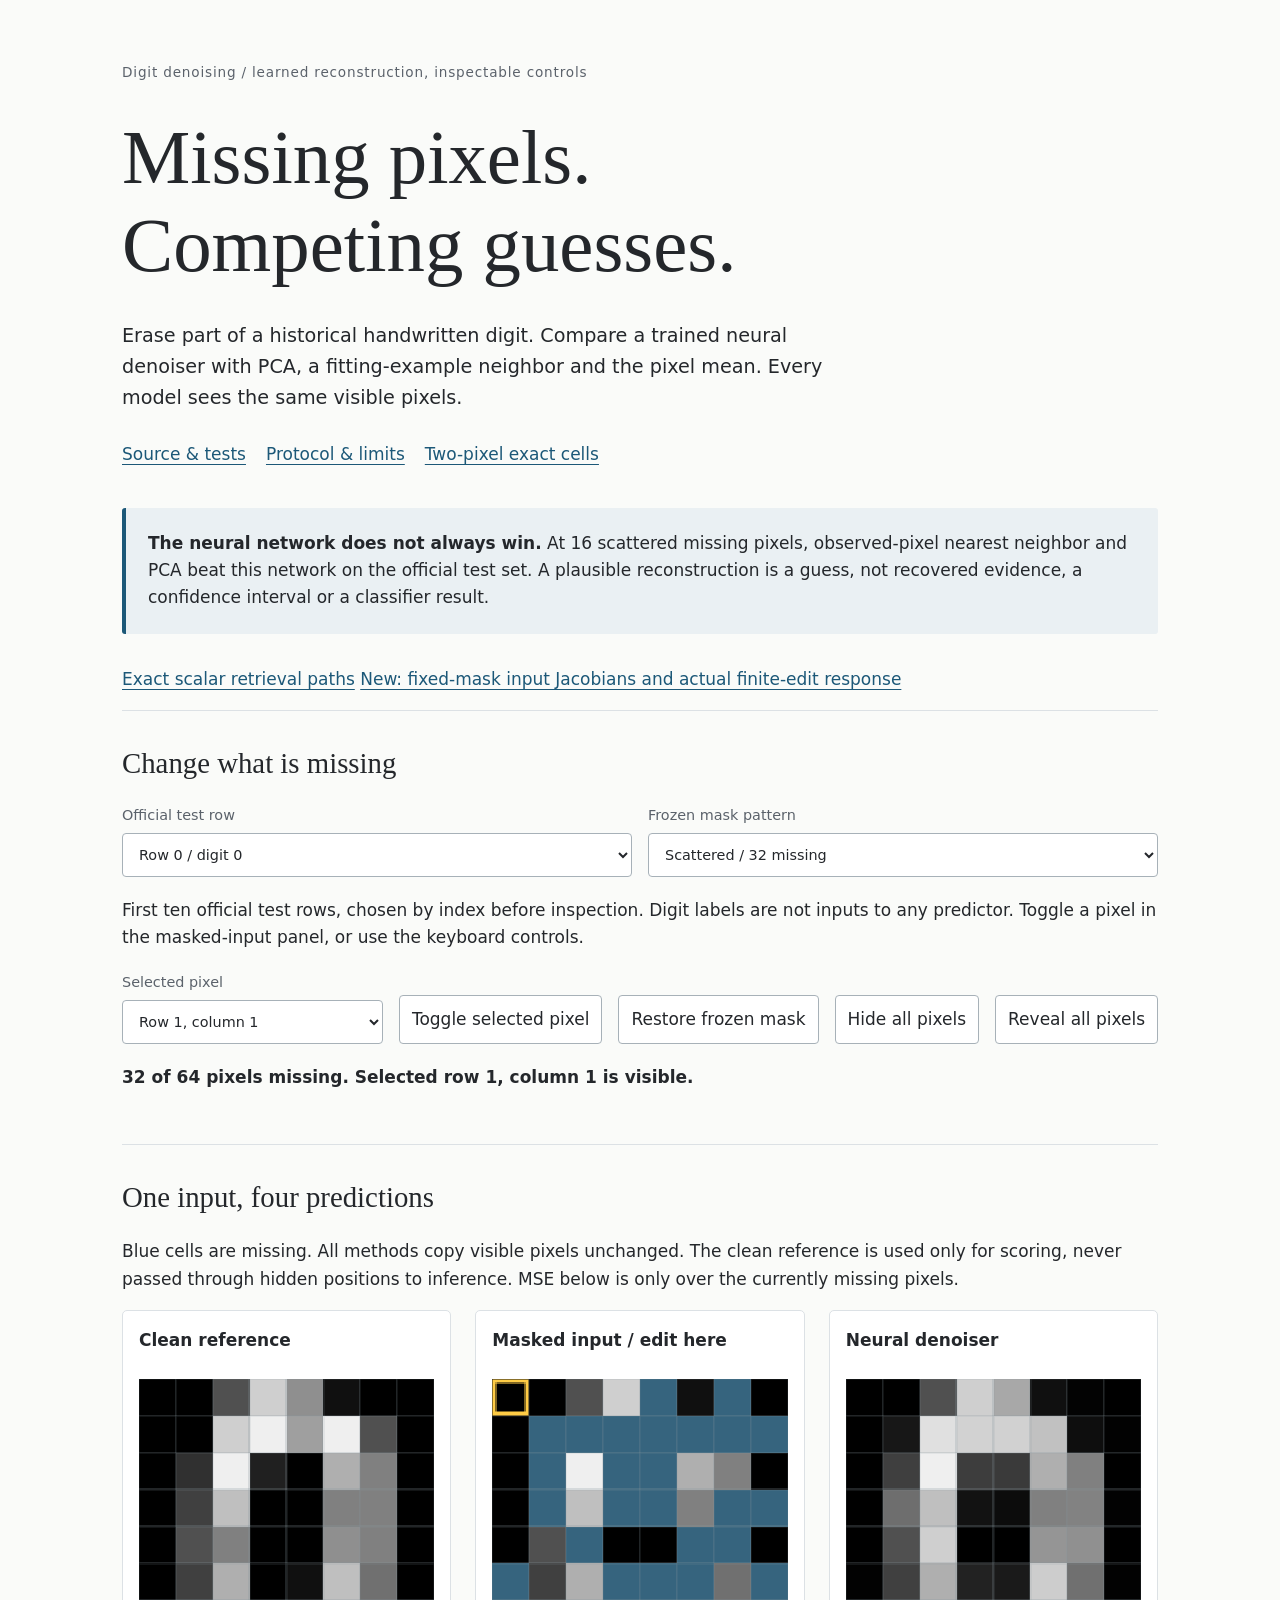
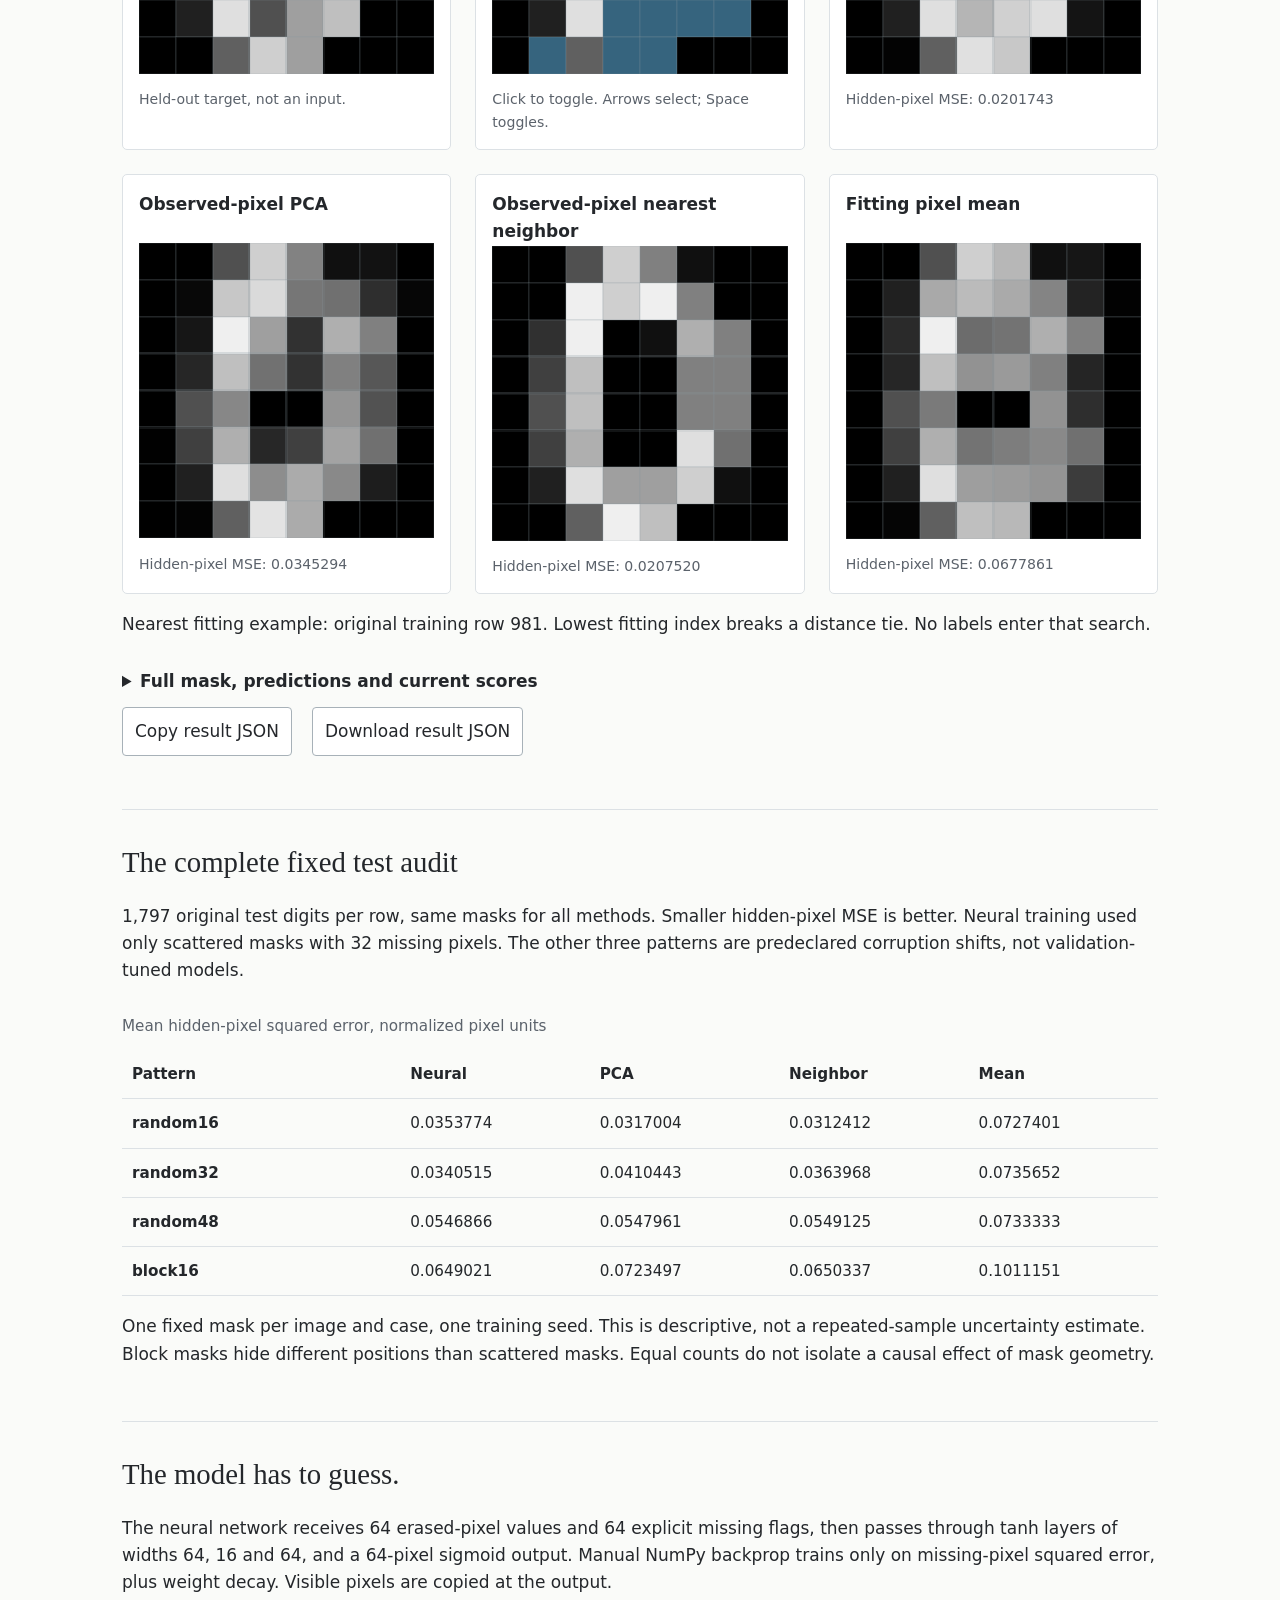
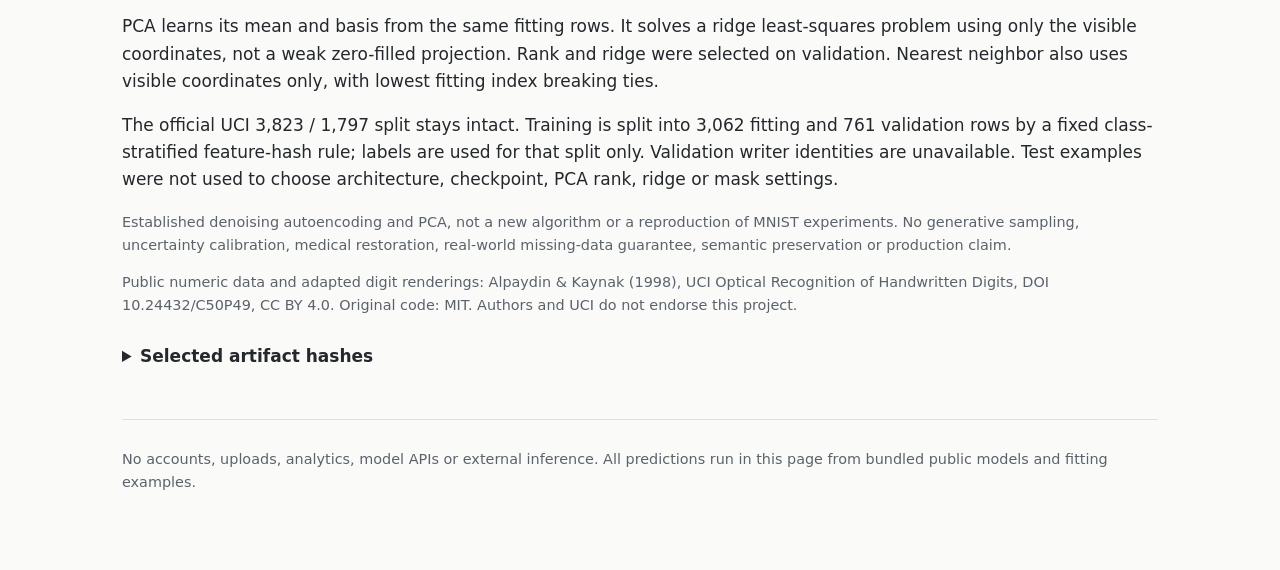
==== commit 48de8f5b: "Update project title and links in index.html" ====
--- a/docs/index.html
+++ b/docs/index.html
@@ -1,7 +1,7 @@
 <!doctype html>
-<html lang="en"><head><meta charset="utf-8"><meta name="viewport" content="width=device-width,initial-scale=1"><meta name="description" content="Erase public handwritten-digit pixels and compare a trained NumPy denoiser, observed-pixel PCA and nearest-neighbor reconstruction. No API or uploads."><title>DenoiseLab / what can the visible pixels tell us?</title><link rel="stylesheet" href="style.css"><script defer src="data.js"></script><script defer src="inference.js"></script><script defer src="app.js"></script></head>
+<html lang="en"><head><meta charset="utf-8"><meta name="viewport" content="width=device-width,initial-scale=1"><meta name="description" content="Erase public handwritten-digit pixels and compare a trained NumPy denoiser, observed-pixel PCA and nearest-neighbor reconstruction. No API or uploads."><title>Digit denoising / what can the visible pixels tell us?</title><link rel="stylesheet" href="style.css"><script defer src="data.js"></script><script defer src="inference.js"></script><script defer src="app.js"></script></head>
 <body><main>
-<header><p class="eyebrow">DenoiseLab / learned reconstruction, inspectable controls</p><h1>Missing pixels.<br>Competing guesses.</h1><p class="intro">Erase part of a historical handwritten digit. Compare a trained neural denoiser with PCA, a fitting-example neighbor and the pixel mean. Every model sees the same visible pixels.</p><nav aria-label="Project"><a href="https://github.com/midya8/denoiselab">Source &amp; tests</a><a href="https://github.com/midya8/denoiselab/blob/main/METHOD.md">Protocol &amp; limits</a><a href="plane.html">Two-pixel exact cells</a></nav></header>
+<header><p class="eyebrow">Digit denoising / learned reconstruction, inspectable controls</p><h1>Missing pixels.<br>Competing guesses.</h1><p class="intro">Erase part of a historical handwritten digit. Compare a trained neural denoiser with PCA, a fitting-example neighbor and the pixel mean. Every model sees the same visible pixels.</p><nav aria-label="Project"><a href="https://github.com/midya8/digit-denoising">Source &amp; tests</a><a href="https://github.com/midya8/digit-denoising/blob/main/METHOD.md">Protocol &amp; limits</a><a href="plane.html">Two-pixel exact cells</a></nav></header>
 <aside><strong>The neural network does not always win.</strong> At 16 scattered missing pixels, observed-pixel nearest neighbor and PCA beat this network on the official test set. A plausible reconstruction is a guess, not recovered evidence, a confidence interval or a classifier result.</aside>
 <p><a href="path.html">Exact scalar retrieval paths</a>
       <a href="response.html">New: fixed-mask input Jacobians and actual finite-edit response</a></p><section aria-labelledby="choose"><h2 id="choose">Change what is missing</h2><div class="controls"><label>Official test row<select id="row"></select></label><label>Frozen mask pattern<select id="pattern"><option value="random16">Scattered / 16 missing</option><option value="random32" selected>Scattered / 32 missing</option><option value="random48">Scattered / 48 missing</option><option value="block16">4 by 4 block / 16 missing</option></select></label></div><p>First ten official test rows, chosen by index before inspection. Digit labels are not inputs to any predictor. Toggle a pixel in the masked-input panel, or use the keyboard controls.</p>
